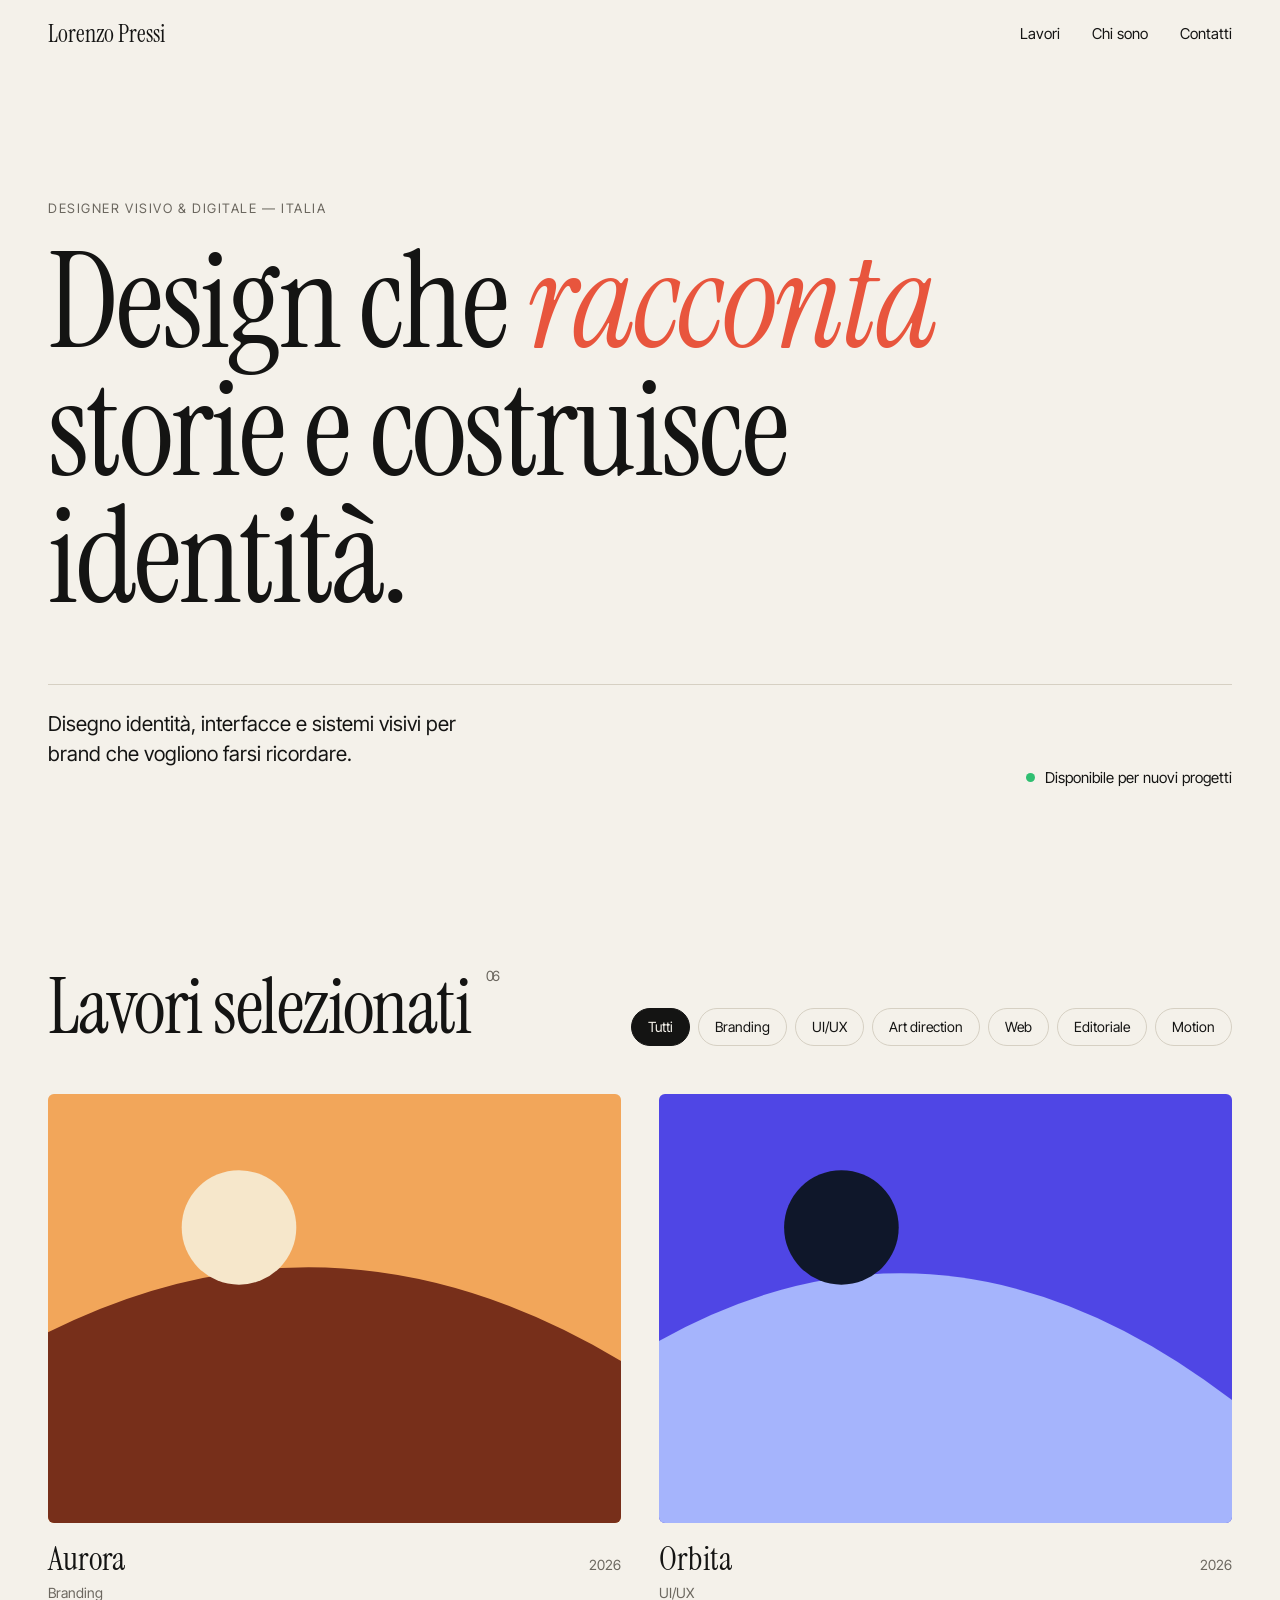
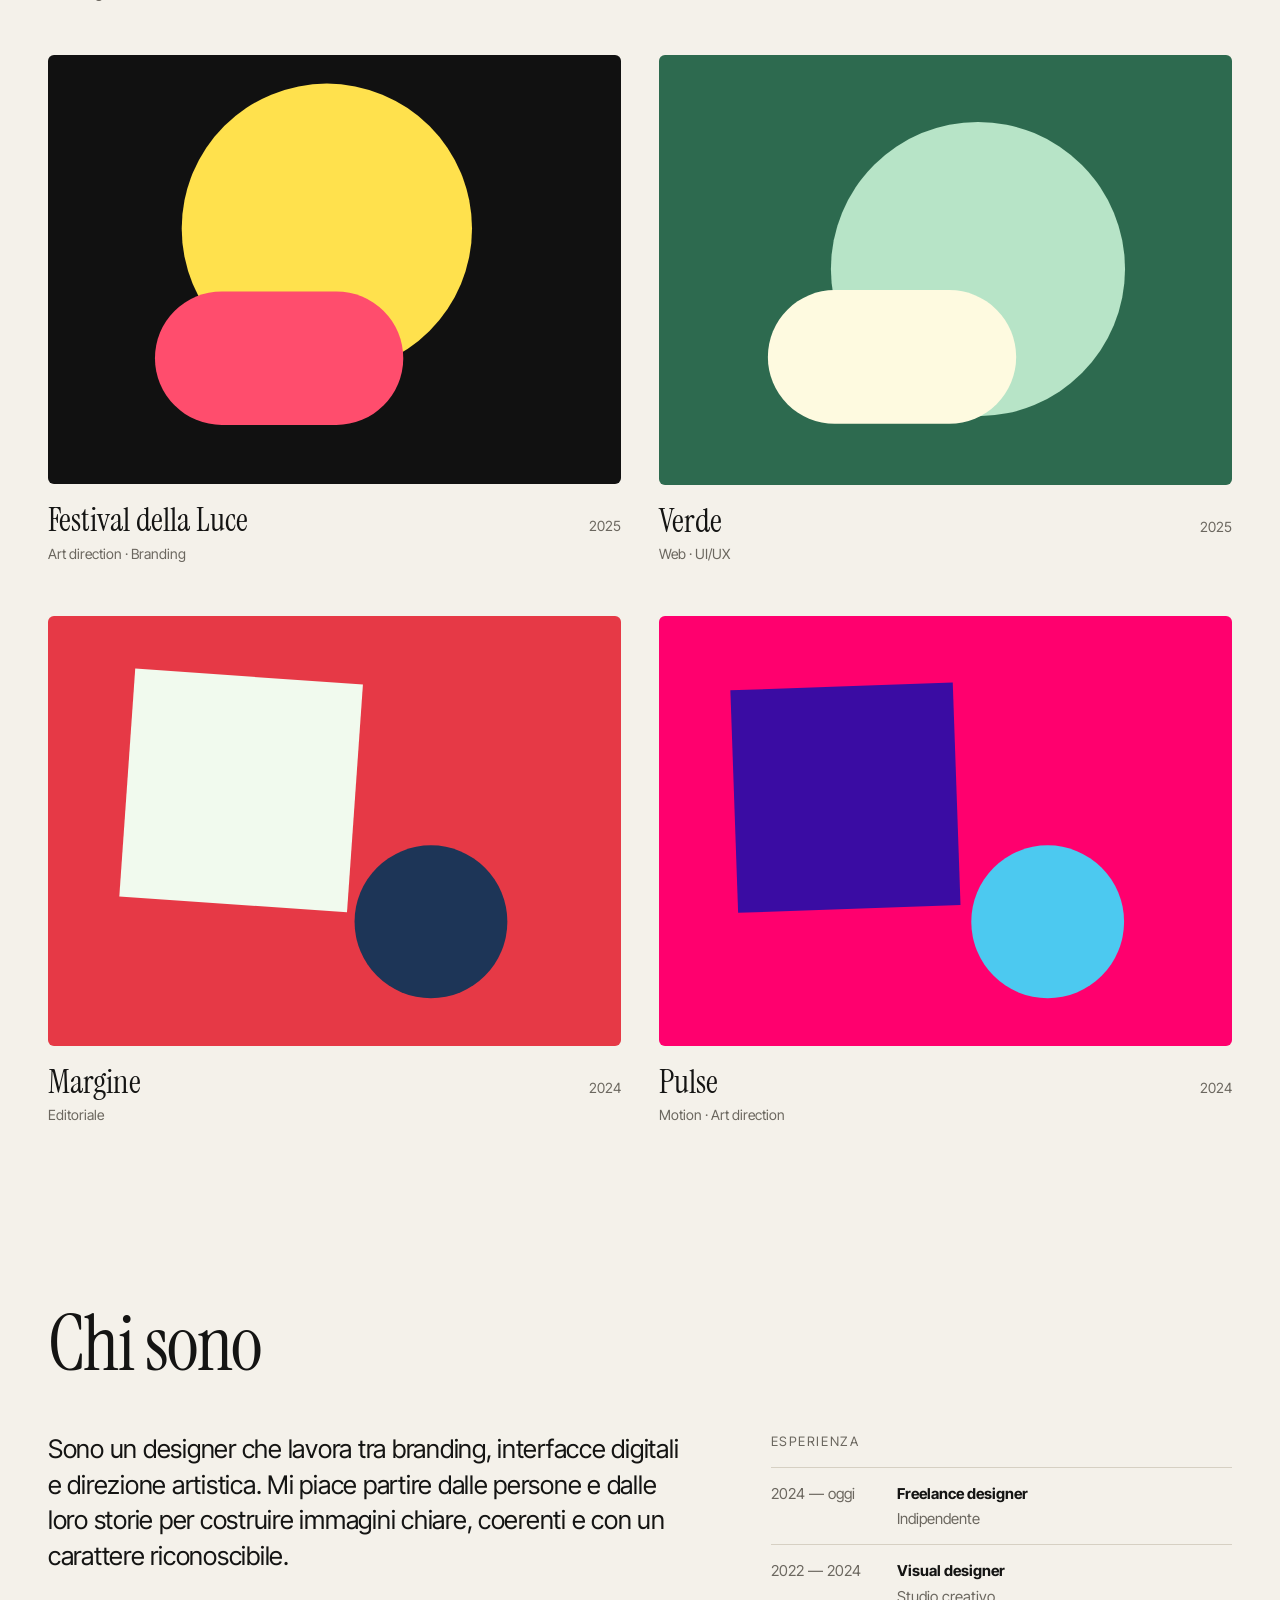
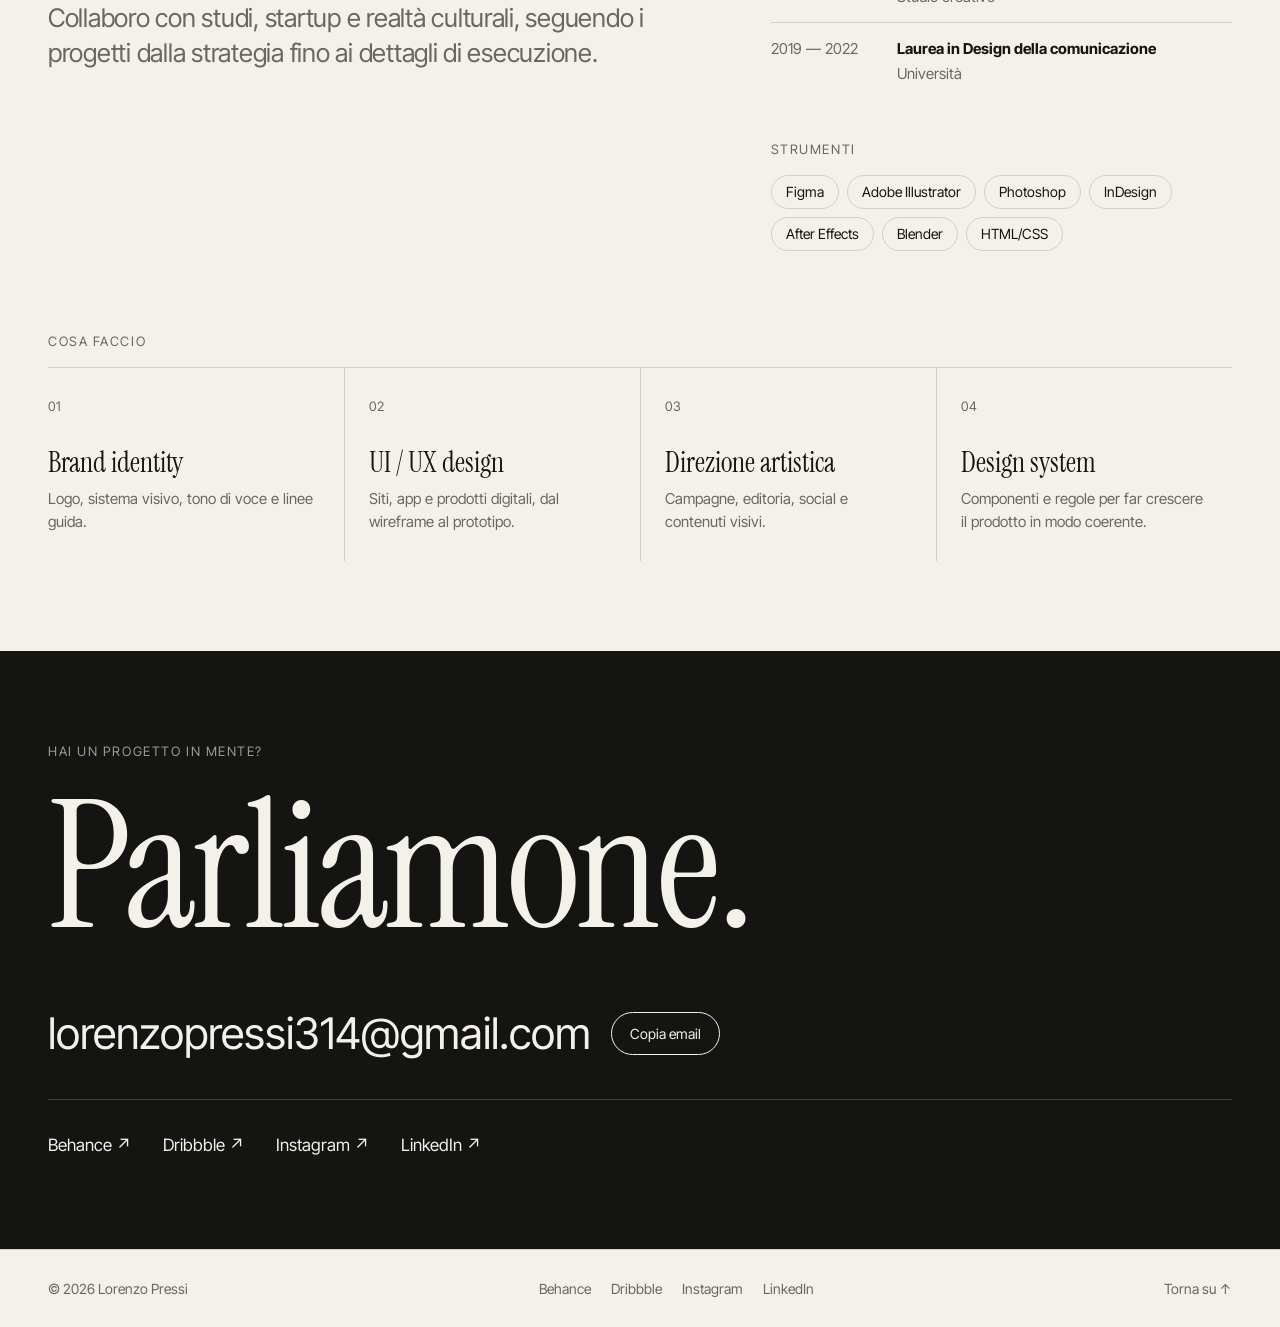
==== index.html @ 186ec685 "Add designer portfolio site Static HTML/CSS/JS portfolio: home with filterable work grid, about, ser" ====
<!doctype html>
<html lang="it">
<head>
  <meta charset="utf-8">
  <meta name="viewport" content="width=device-width, initial-scale=1">
  <title>Lorenzo Pressi — Designer</title>
  <meta name="description" content="Portfolio di Lorenzo Pressi, designer visivo e digitale: branding, UI/UX, direzione artistica.">
  <meta property="og:title" content="Lorenzo Pressi — Designer">
  <meta property="og:description" content="Branding, UI/UX e direzione artistica.">
  <link rel="icon" href="assets/favicon.svg" type="image/svg+xml">
  <link rel="preconnect" href="https://fonts.googleapis.com">
  <link rel="preconnect" href="https://fonts.gstatic.com" crossorigin>
  <link href="https://fonts.googleapis.com/css2?family=Instrument+Serif:ital@0;1&family=Inter+Tight:wght@400;500;600&display=swap" rel="stylesheet">
  <link rel="stylesheet" href="css/style.css">
</head>
<body id="top" data-page="home">
  <a class="skip" href="#lavori">Vai ai lavori</a>

  <header class="site-header">
    <div class="container header-inner">
      <a href="#top" class="logo" data-site-name>Lorenzo Pressi</a>
      <button class="nav-toggle" aria-expanded="false" aria-controls="nav" aria-label="Apri il menu"><span></span><span></span></button>
      <nav class="nav" id="nav">
        <a href="#lavori">Lavori</a>
        <a href="#about">Chi sono</a>
        <a href="#contatti">Contatti</a>
      </nav>
    </div>
  </header>

  <main>
    <section class="hero container">
      <p class="eyebrow" id="hero-role"></p>
      <h1 class="display hero-title">
        Design che <em>racconta</em><br>storie e costruisce<br>identità.
      </h1>
      <div class="hero-foot">
        <p class="lead" id="hero-intro"></p>
        <p class="availability" id="availability"><span class="dot"></span>Disponibile per nuovi progetti</p>
      </div>
    </section>

    <section class="section container" id="lavori">
      <div class="section-head">
        <h2 class="section-title">Lavori selezionati <sup id="work-count"></sup></h2>
        <div class="filters" id="filters" role="group" aria-label="Filtra per categoria"></div>
      </div>
      <div class="work-grid" id="work-grid"></div>
    </section>

    <section class="section container about" id="about">
      <h2 class="section-title">Chi sono</h2>
      <div class="about-grid">
        <div class="about-text reveal" id="about-text"></div>
        <div class="about-side">
          <h3 class="label">Esperienza</h3>
          <ul class="experience" id="experience"></ul>
          <h3 class="label">Strumenti</h3>
          <ul class="tools" id="tools"></ul>
        </div>
      </div>
      <h3 class="label services-label">Cosa faccio</h3>
      <ul class="services" id="services"></ul>
    </section>

    <section class="section contact" id="contatti">
      <div class="container">
        <p class="eyebrow">Hai un progetto in mente?</p>
        <h2 class="display contact-title">Parliamone.</h2>
        <div class="contact-row">
          <a class="contact-email" id="contact-email" href="#"></a>
          <button type="button" class="btn" id="copy-email">Copia email</button>
        </div>
        <ul class="contact-socials" id="contact-socials"></ul>
      </div>
    </section>
  </main>

  <footer class="site-footer" id="footer"></footer>

  <script src="js/data.js"></script>
  <script src="js/main.js"></script>
</body>
</html>
---- css/style.css ----
/* ===== Variabili ===== */
:root {
  --bg: #f4f1ea;
  --surface: #ebe6db;
  --text: #141413;
  --muted: #6b675f;
  --line: #d6d0c3;
  --accent: #e8553d;
  --invert-bg: #141413;
  --invert-text: #f4f1ea;

  --serif: "Instrument Serif", Georgia, serif;
  --sans: "Inter Tight", system-ui, -apple-system, sans-serif;
  --gutter: clamp(16px, 4vw, 48px);
  --max: 1320px;
  --ease: cubic-bezier(0.2, 0.7, 0.2, 1);
}

@media (prefers-color-scheme: dark) {
  :root {
    --bg: #121211;
    --surface: #1c1c1a;
    --text: #f1ede4;
    --muted: #9c978c;
    --line: #2e2d2a;
    --invert-bg: #f1ede4;
    --invert-text: #121211;
  }
}

/* ===== Base ===== */
*, *::before, *::after { box-sizing: border-box; }
html { scroll-behavior: smooth; scroll-padding-top: 80px; }
body {
  margin: 0;
  background: var(--bg);
  color: var(--text);
  font-family: var(--sans);
  font-size: 17px;
  line-height: 1.55;
  -webkit-font-smoothing: antialiased;
  overflow-x: hidden;
}
img { display: block; max-width: 100%; }
a { color: inherit; }
h1, h2, h3 { margin: 0; font-weight: 400; }
p { margin: 0 0 1em; }
ul { list-style: none; margin: 0; padding: 0; }
::selection { background: var(--accent); color: #fff; }
:focus-visible { outline: 2px solid var(--accent); outline-offset: 3px; border-radius: 4px; }

.container { width: 100%; max-width: var(--max); margin: 0 auto; padding: 0 var(--gutter); }
.skip { position: absolute; left: -999px; top: 8px; background: var(--text); color: var(--bg); padding: 8px 12px; z-index: 100; }
.skip:focus { left: 8px; }

.display {
  font-family: var(--serif);
  font-weight: 400;
  line-height: 0.95;
  letter-spacing: -0.02em;
}
.display em, .section-title em { font-style: italic; color: var(--accent); }
.eyebrow { font-size: 13px; text-transform: uppercase; letter-spacing: 0.12em; color: var(--muted); margin-bottom: 20px; }
.lead { font-size: clamp(18px, 1.6vw, 22px); line-height: 1.45; max-width: 34ch; }
.label { font-size: 13px; text-transform: uppercase; letter-spacing: 0.12em; color: var(--muted); margin-bottom: 16px; }
.link { text-decoration: none; border-bottom: 1px solid currentColor; padding-bottom: 2px; }
.link:hover { color: var(--accent); }

/* ===== Header ===== */
.site-header {
  position: fixed; inset: 0 0 auto 0; z-index: 50;
  transition: background 0.3s, border-color 0.3s;
  border-bottom: 1px solid transparent;
}
.site-header.scrolled {
  background: color-mix(in srgb, var(--bg) 85%, transparent);
  backdrop-filter: blur(12px);
  -webkit-backdrop-filter: blur(12px);
  border-color: var(--line);
}
.header-inner { display: flex; align-items: center; justify-content: space-between; height: 68px; }
.logo { font-family: var(--serif); font-size: 24px; text-decoration: none; }
.nav { display: flex; gap: 32px; }
.nav a { text-decoration: none; font-size: 15px; position: relative; }
.nav a::after {
  content: ""; position: absolute; left: 0; bottom: -4px; height: 1px; width: 100%;
  background: currentColor; transform: scaleX(0); transform-origin: right; transition: transform 0.35s var(--ease);
}
.nav a:hover::after { transform: scaleX(1); transform-origin: left; }
.nav-toggle { display: none; }

/* ===== Hero ===== */
.hero { padding-top: clamp(140px, 22vh, 220px); padding-bottom: clamp(60px, 10vh, 120px); }
.hero-title { font-size: clamp(52px, 10.5vw, 168px); margin-bottom: clamp(40px, 7vh, 80px); }
.hero-title, .hero .eyebrow, .hero-foot { animation: rise 1s var(--ease) both; }
.hero .eyebrow { animation-delay: 0.05s; }
.hero-title { animation-delay: 0.15s; }
.hero-foot { animation-delay: 0.35s; display: flex; justify-content: space-between; align-items: flex-end; gap: 32px; flex-wrap: wrap; border-top: 1px solid var(--line); padding-top: 24px; }
.availability { display: flex; align-items: center; gap: 10px; font-size: 15px; margin: 0; }
.dot { width: 9px; height: 9px; border-radius: 50%; background: #2fbf71; box-shadow: 0 0 0 0 #2fbf7180; animation: pulse 2s infinite; }

@keyframes rise { from { opacity: 0; transform: translateY(24px); } to { opacity: 1; transform: none; } }
@keyframes pulse { 70% { box-shadow: 0 0 0 10px #2fbf7100; } 100% { box-shadow: 0 0 0 0 #2fbf7100; } }

/* ===== Sezioni ===== */
.section { padding-top: clamp(64px, 10vh, 120px); padding-bottom: clamp(64px, 10vh, 120px); }
.section-head { display: flex; justify-content: space-between; align-items: flex-end; gap: 24px; flex-wrap: wrap; margin-bottom: 48px; }
.section-title { font-family: var(--serif); font-size: clamp(40px, 6vw, 80px); line-height: 1; letter-spacing: -0.02em; }
.section-title sup { font-family: var(--sans); font-size: 14px; color: var(--muted); vertical-align: top; margin-left: 4px; }

/* Filtri */
.filters { display: flex; flex-wrap: wrap; gap: 8px; }
.chip {
  font: inherit; font-size: 14px; color: var(--text); background: transparent;
  border: 1px solid var(--line); border-radius: 999px; padding: 7px 16px; cursor: pointer;
  transition: background 0.2s, color 0.2s, border-color 0.2s;
}
.chip:hover { border-color: var(--text); }
.chip.active { background: var(--text); color: var(--bg); border-color: var(--text); }

/* Griglia lavori */
.work-grid { display: grid; grid-template-columns: repeat(2, minmax(0, 1fr)); gap: clamp(32px, 4vw, 56px) clamp(20px, 3vw, 40px); }
.card { text-decoration: none; display: block; }
.card[hidden] { display: none; }
.card-media { overflow: hidden; border-radius: 6px; aspect-ratio: 4 / 3; background: var(--surface); }
.card-media img { width: 100%; height: 100%; object-fit: cover; transition: transform 0.9s var(--ease); }
.card:hover .card-media img { transform: scale(1.04); }
.card-meta { display: flex; justify-content: space-between; align-items: baseline; margin-top: 18px; }
.card-meta h3 { font-family: var(--serif); font-size: clamp(26px, 2.6vw, 36px); line-height: 1.1; }
.card-meta h3::after { content: " →"; opacity: 0; display: inline-block; transform: translateX(-8px); transition: 0.35s var(--ease); }
.card:hover .card-meta h3::after { opacity: 1; transform: none; }
.card-meta span, .card-tags { color: var(--muted); font-size: 14px; }
.card-tags { margin: 4px 0 0; }

/* About */
.about .section-title { margin-bottom: 48px; }
.about-grid { display: grid; grid-template-columns: 1.4fr 1fr; gap: clamp(32px, 6vw, 96px); }
.about-text p { font-size: clamp(20px, 2vw, 28px); line-height: 1.4; letter-spacing: -0.01em; }
.about-text p + p { color: var(--muted); }
.experience { margin-bottom: 40px; }
.experience li { display: grid; grid-template-columns: 110px 1fr; gap: 2px 16px; padding: 14px 0; border-top: 1px solid var(--line); font-size: 15px; }
.experience li span { color: var(--muted); grid-row: span 2; }
.experience li em { font-style: normal; color: var(--muted); }
.tools { display: flex; flex-wrap: wrap; gap: 8px; }
.tools li { font-size: 14px; border: 1px solid var(--line); border-radius: 999px; padding: 5px 14px; }
.services-label { margin-top: 80px; }
.services { display: grid; grid-template-columns: repeat(4, minmax(0, 1fr)); border-top: 1px solid var(--line); }
.services li { padding: 28px 24px 28px 0; display: flex; flex-direction: column; gap: 32px; }
.services li + li { padding-left: 24px; border-left: 1px solid var(--line); }
.services .num { font-size: 13px; color: var(--muted); }
.services h3 { font-family: var(--serif); font-size: 28px; line-height: 1.1; margin-bottom: 8px; }
.services p { color: var(--muted); font-size: 15px; margin: 0; }

/* Contatti */
.contact { background: var(--invert-bg); color: var(--invert-text); }
.contact .eyebrow { color: color-mix(in srgb, var(--invert-text) 60%, transparent); }
.contact-title { font-size: clamp(64px, 14vw, 220px); margin-bottom: 48px; }
.contact-row { display: flex; align-items: center; gap: 20px; flex-wrap: wrap; padding-bottom: 32px; border-bottom: 1px solid color-mix(in srgb, var(--invert-text) 20%, transparent); }
.contact-email { font-size: clamp(22px, 3.4vw, 44px); text-decoration: none; word-break: break-all; transition: color 0.2s; }
.contact-email:hover { color: var(--accent); }
.btn {
  font: inherit; font-size: 14px; cursor: pointer; color: inherit; background: transparent;
  border: 1px solid currentColor; border-radius: 999px; padding: 10px 18px; transition: 0.2s;
}
.btn:hover { background: var(--invert-text); color: var(--invert-bg); }
.contact-socials { display: flex; flex-wrap: wrap; gap: 12px 32px; margin-top: 32px; }
.contact-socials a { text-decoration: none; }
.contact-socials a:hover { color: var(--accent); }

/* Footer */
.site-footer { border-top: 1px solid var(--line); }
.footer-inner { display: flex; justify-content: space-between; align-items: center; gap: 16px; flex-wrap: wrap; padding-top: 28px; padding-bottom: 28px; font-size: 14px; color: var(--muted); }
.footer-inner p { margin: 0; }
.socials { display: flex; gap: 20px; flex-wrap: wrap; }
.socials a, .back-top { text-decoration: none; }
.socials a:hover, .back-top:hover { color: var(--text); }

/* ===== Pagina progetto ===== */
.project-head { padding-top: clamp(120px, 18vh, 180px); padding-bottom: 48px; }
.back { display: inline-block; font-size: 15px; margin-bottom: 48px; }
.project-head .display { font-size: clamp(56px, 11vw, 180px); margin-bottom: 32px; }
.project-head .eyebrow { color: var(--accent); }
.facts { display: grid; grid-template-columns: repeat(3, minmax(0, 1fr)); gap: 24px; margin: 56px 0 0; padding-top: 24px; border-top: 1px solid var(--line); }
.facts dt { font-size: 13px; text-transform: uppercase; letter-spacing: 0.12em; color: var(--muted); margin-bottom: 6px; }
.facts dd { margin: 0; }
.project-hero { margin-top: 0; margin-bottom: 0; }
.project-hero img, .gallery img { width: 100%; border-radius: 6px; aspect-ratio: 16 / 9; object-fit: cover; }
.story { display: grid; grid-template-columns: 1fr 1fr; gap: clamp(32px, 6vw, 96px); padding-top: clamp(64px, 10vh, 120px); padding-bottom: clamp(64px, 10vh, 120px); }
.story h2, .results h2 { font-family: var(--serif); font-size: clamp(32px, 3.5vw, 48px); margin-bottom: 20px; }
.story p { font-size: clamp(18px, 1.5vw, 21px); color: var(--muted); }
.gallery { display: grid; grid-template-columns: 1fr 1fr; gap: clamp(16px, 2vw, 32px); }
.gallery figure { margin: 0; }
.gallery img { aspect-ratio: 4 / 5; }
.results { padding-top: clamp(64px, 10vh, 120px); padding-bottom: clamp(64px, 10vh, 120px); }
.results ul { display: grid; grid-template-columns: repeat(3, minmax(0, 1fr)); border-top: 1px solid var(--line); }
.results li { font-family: var(--serif); font-size: clamp(24px, 2.4vw, 34px); line-height: 1.15; padding: 28px 24px 0 0; }
.results li + li { padding-left: 24px; border-left: 1px solid var(--line); }
.next-project { display: block; text-decoration: none; background: var(--invert-bg); color: var(--invert-text); padding: clamp(64px, 12vh, 140px) 0; }
.next-project .eyebrow { display: block; color: color-mix(in srgb, var(--invert-text) 60%, transparent); }
.next-project .display { display: block; font-size: clamp(48px, 9vw, 140px); transition: color 0.3s, transform 0.5s var(--ease); }
.next-project:hover .display { color: var(--accent); transform: translateX(12px); }
.not-found { padding-top: 200px; padding-bottom: 160px; }
.not-found h1 { font-family: var(--serif); font-size: clamp(48px, 8vw, 96px); margin-bottom: 24px; }

/* ===== Animazioni allo scroll ===== */
.reveal { opacity: 0; transform: translateY(32px); transition: opacity 0.9s var(--ease), transform 0.9s var(--ease); transition-delay: var(--d, 0ms); }
.reveal.visible { opacity: 1; transform: none; }

@media (prefers-reduced-motion: reduce) {
  *, *::before, *::after { animation: none !important; transition: none !important; }
  html { scroll-behavior: auto; }
  .reveal { opacity: 1; transform: none; }
}

/* ===== Responsive ===== */
@media (max-width: 960px) {
  .services { grid-template-columns: 1fr 1fr; }
  .services li:nth-child(3) { padding-left: 0; border-left: 0; }
  .services li:nth-child(n + 3) { border-top: 1px solid var(--line); }
  .about-grid, .story { grid-template-columns: 1fr; }
}

@media (max-width: 720px) {
  body { font-size: 16px; }
  .nav-toggle {
    display: flex; flex-direction: column; justify-content: center; gap: 6px;
    width: 40px; height: 40px; margin-right: -8px; padding: 8px; background: none; border: 0; cursor: pointer; z-index: 2;
  }
  .nav-toggle span { display: block; height: 1.5px; background: var(--text); transition: transform 0.3s var(--ease); }
  .nav-open .nav-toggle span:first-child { transform: translateY(3.75px) rotate(45deg); }
  .nav-open .nav-toggle span:last-child { transform: translateY(-3.75px) rotate(-45deg); }
  .nav {
    position: fixed; inset: 0; z-index: 1; background: var(--bg);
    flex-direction: column; justify-content: center; gap: 12px; padding: 0 var(--gutter);
    opacity: 0; visibility: hidden; transition: opacity 0.3s, visibility 0.3s;
  }
  .nav a { font-family: var(--serif); font-size: 52px; }
  .nav a::after { display: none; }
  .nav-open .nav { opacity: 1; visibility: visible; }
  .nav-open.site-header { background: var(--bg); }

  .work-grid, .gallery { grid-template-columns: 1fr; }
  .services, .results ul, .facts { grid-template-columns: 1fr; }
  .services li, .services li + li, .results li, .results li + li { padding: 24px 0; border-left: 0; }
  .services li + li, .results li + li { border-top: 1px solid var(--line); }
  .services li { gap: 12px; }
  .experience li { grid-template-columns: 1fr; }
  .experience li span { grid-row: auto; }
  .footer-inner { flex-direction: column; align-items: flex-start; }
}
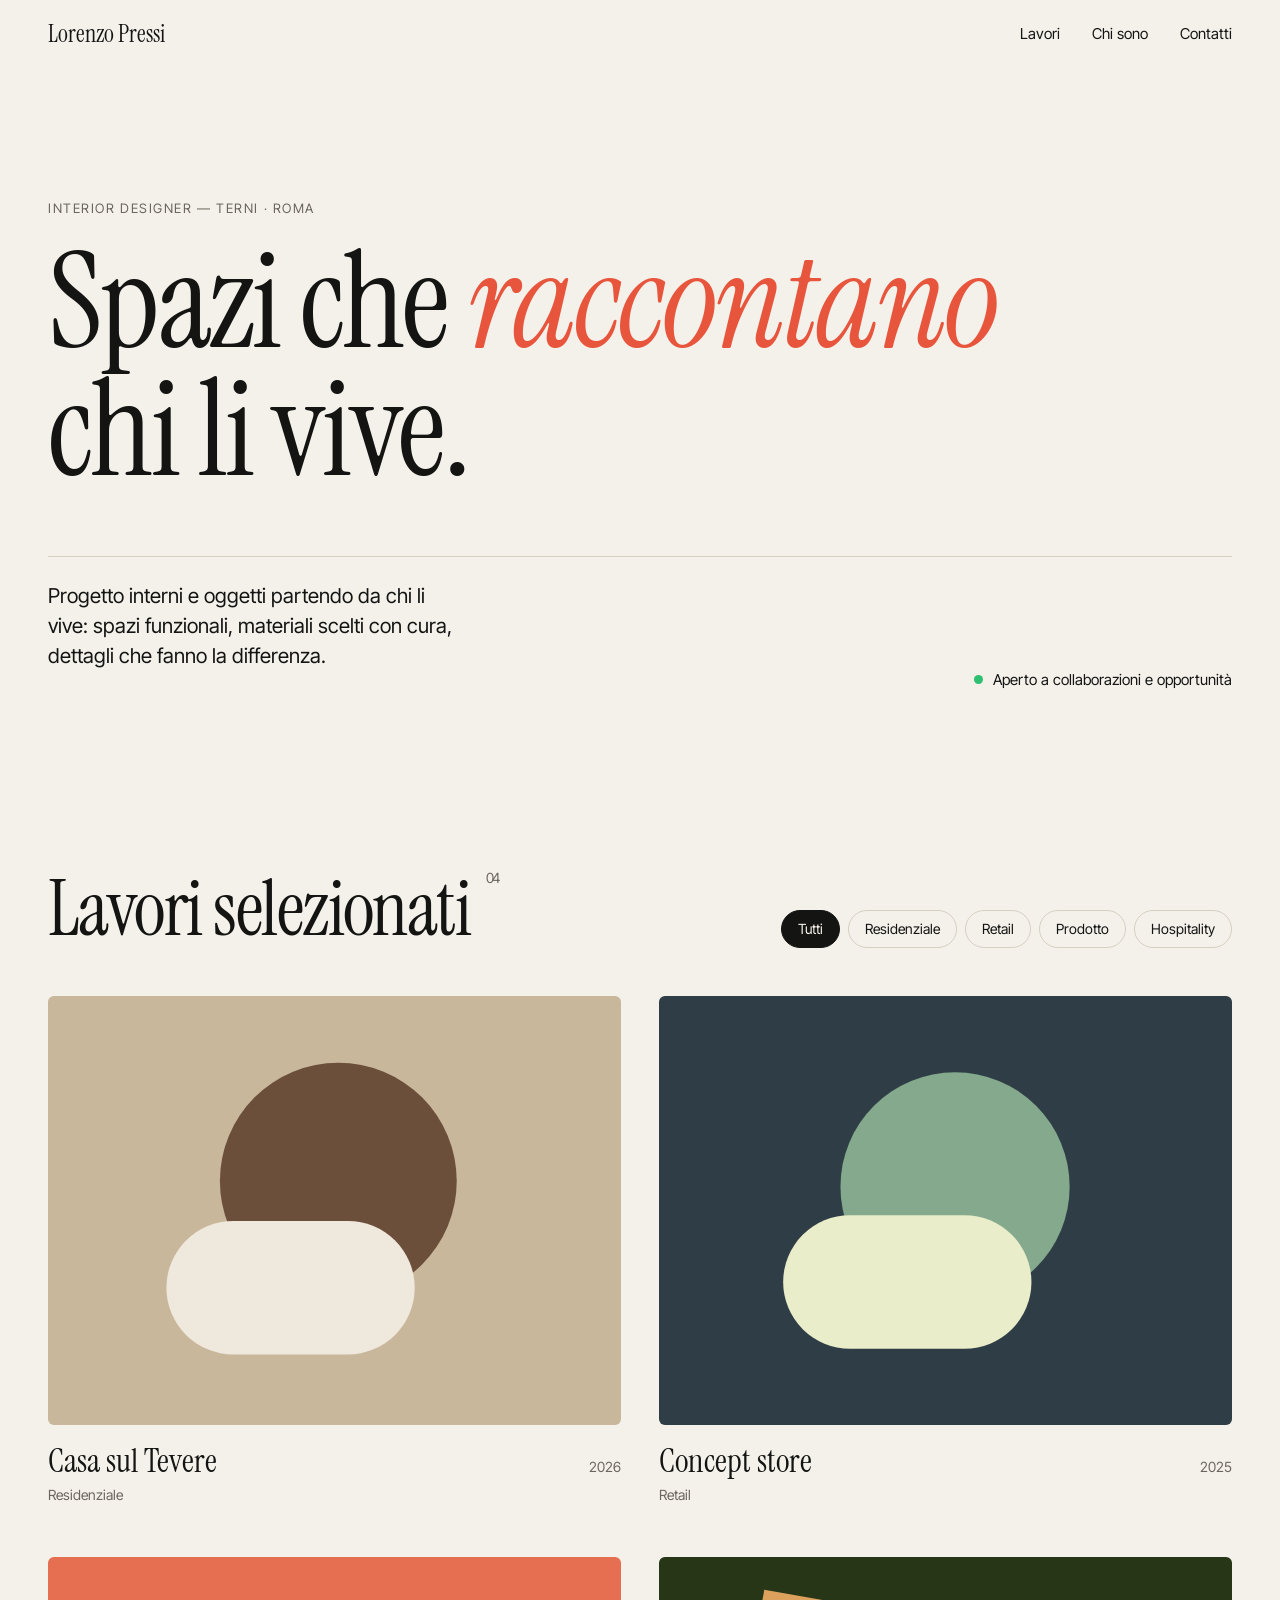
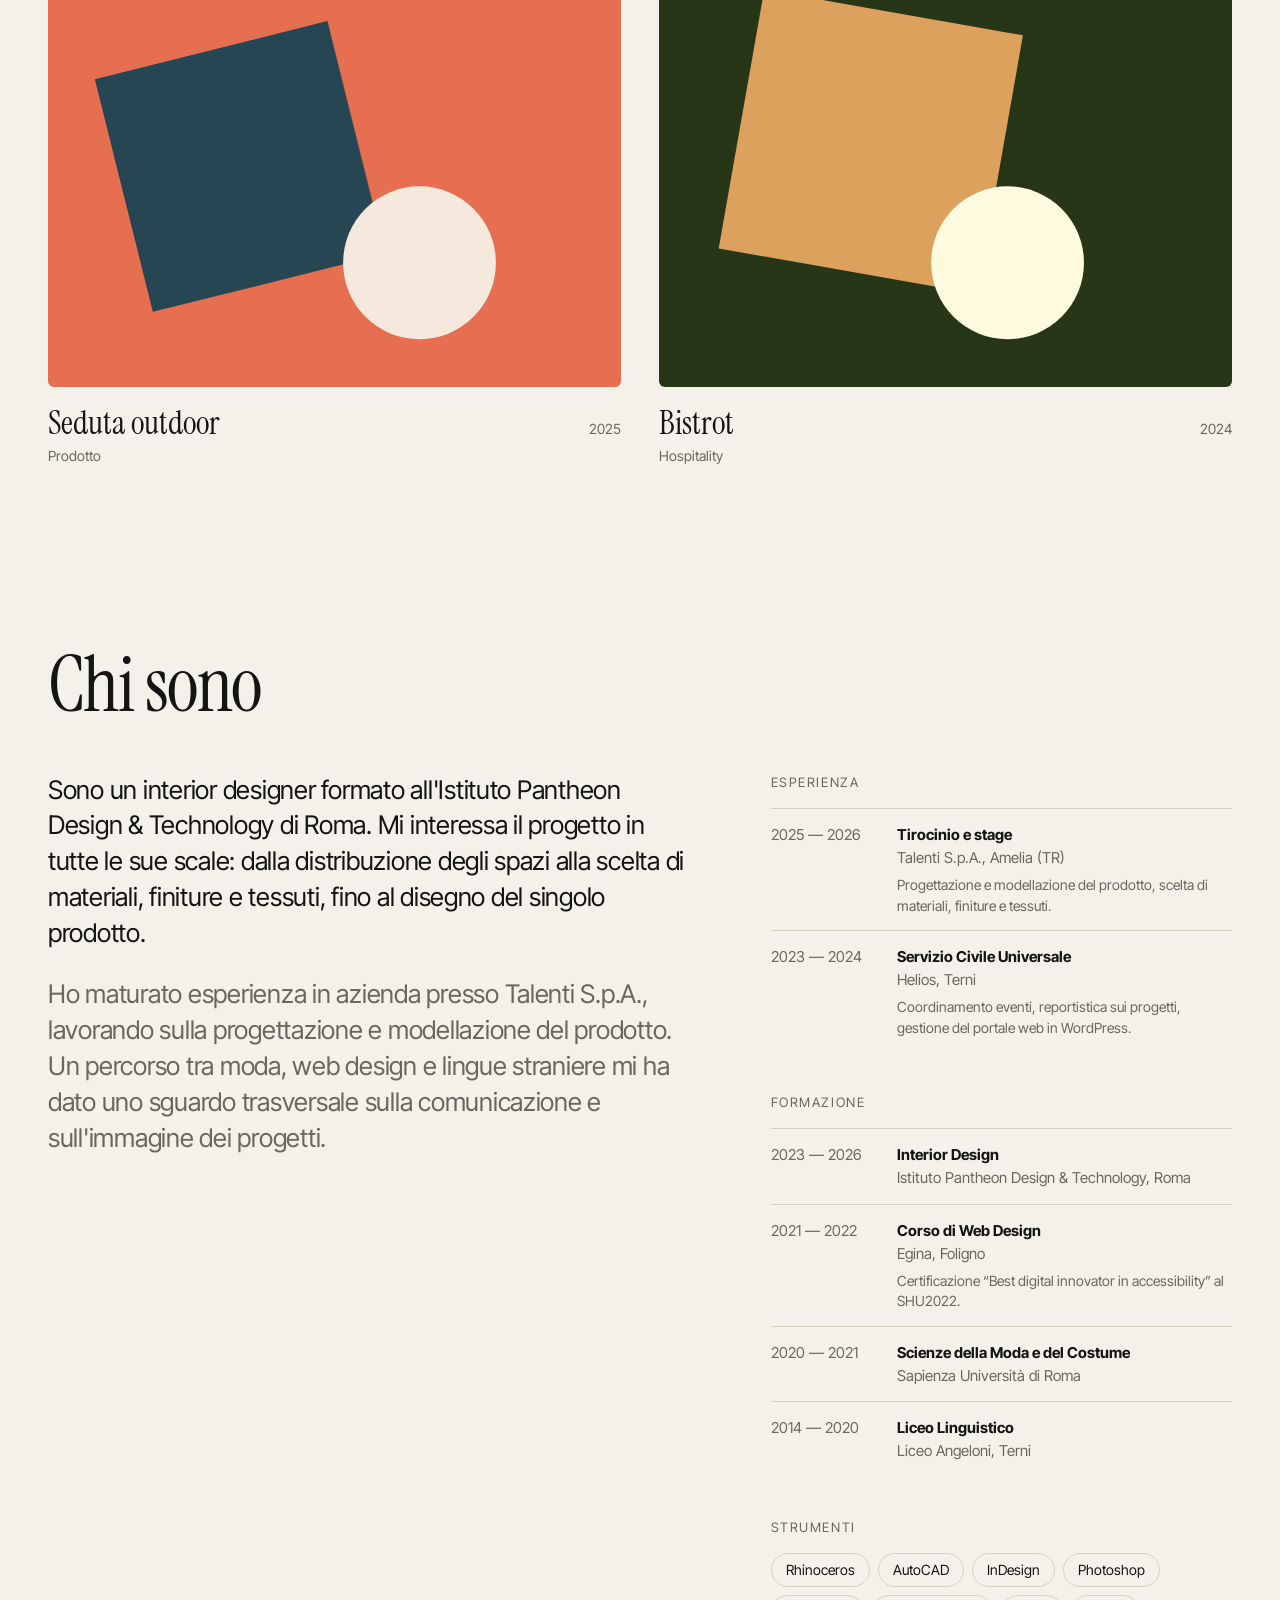
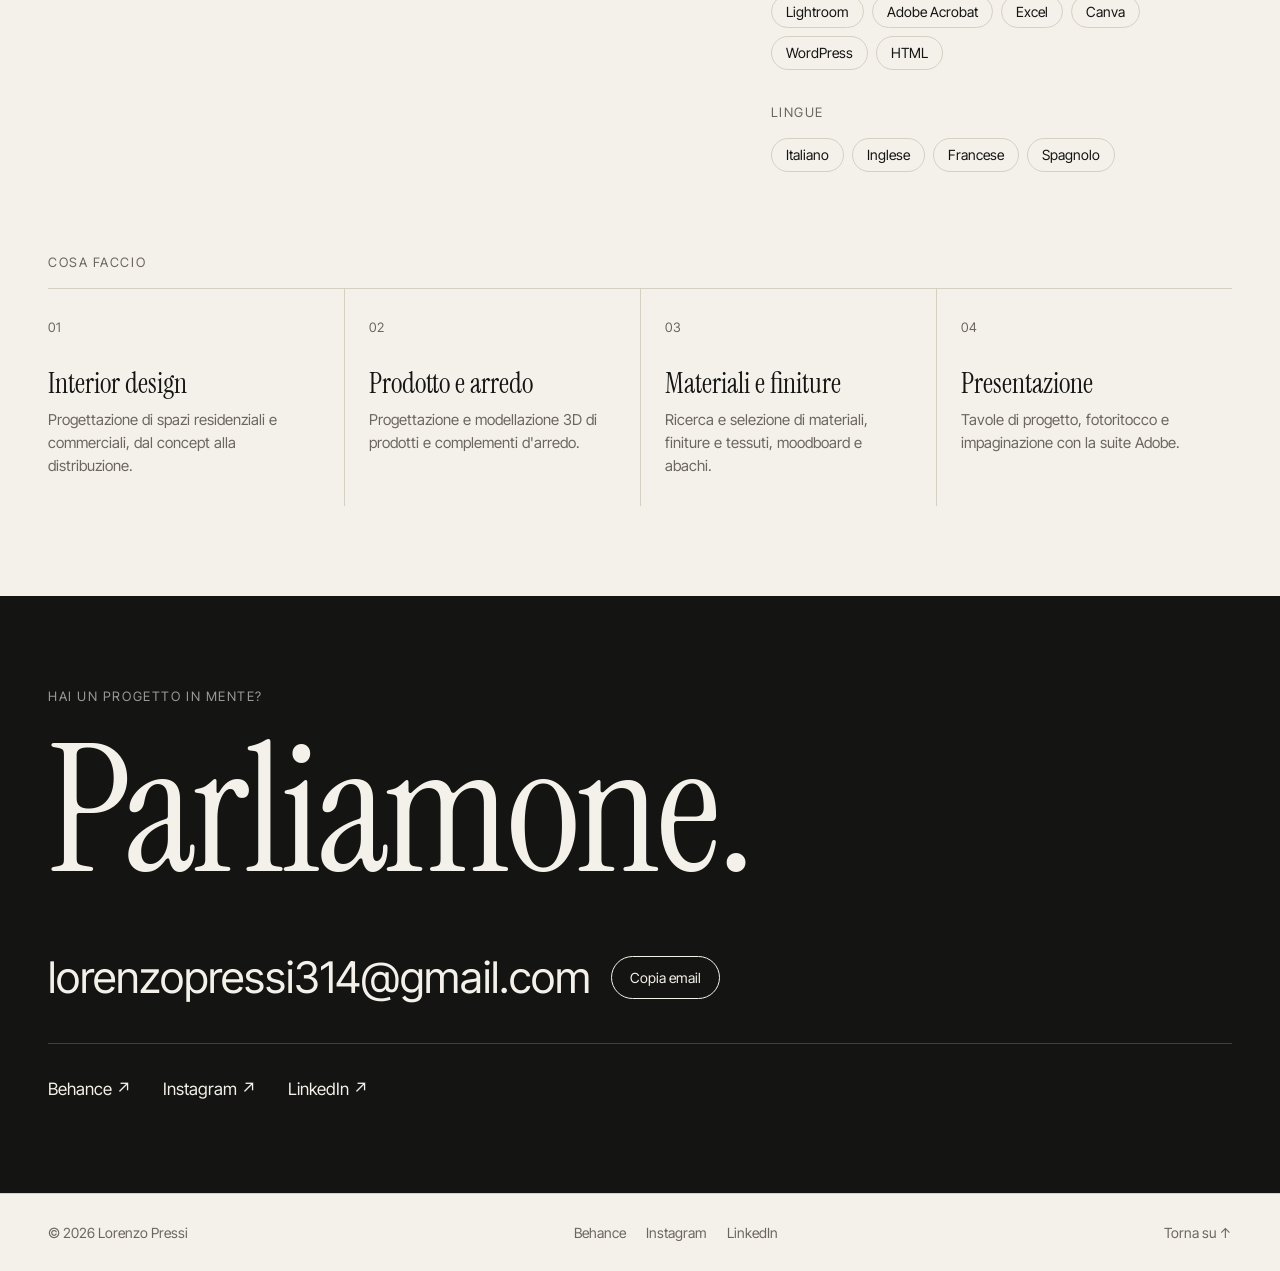
==== commit fb7cb593: "Adapt portfolio to interior design using CV content Rewrite bio, services, tools, experience and edu" ====
--- a/index.html
+++ b/index.html
@@ -3,10 +3,10 @@
 <head>
   <meta charset="utf-8">
   <meta name="viewport" content="width=device-width, initial-scale=1">
-  <title>Lorenzo Pressi — Designer</title>
-  <meta name="description" content="Portfolio di Lorenzo Pressi, designer visivo e digitale: branding, UI/UX, direzione artistica.">
-  <meta property="og:title" content="Lorenzo Pressi — Designer">
-  <meta property="og:description" content="Branding, UI/UX e direzione artistica.">
+  <title>Lorenzo Pressi — Interior designer</title>
+  <meta name="description" content="Portfolio di Lorenzo Pressi, interior designer: progettazione d'interni, prodotto e arredo, materiali e finiture.">
+  <meta property="og:title" content="Lorenzo Pressi — Interior designer">
+  <meta property="og:description" content="Interior design, prodotto e arredo, materiali e finiture.">
   <link rel="icon" href="assets/favicon.svg" type="image/svg+xml">
   <link rel="preconnect" href="https://fonts.googleapis.com">
   <link rel="preconnect" href="https://fonts.gstatic.com" crossorigin>
@@ -32,11 +32,11 @@
     <section class="hero container">
       <p class="eyebrow" id="hero-role"></p>
       <h1 class="display hero-title">
-        Design che <em>racconta</em><br>storie e costruisce<br>identità.
+        Spazi che <em>raccontano</em><br>chi li vive.
       </h1>
       <div class="hero-foot">
         <p class="lead" id="hero-intro"></p>
-        <p class="availability" id="availability"><span class="dot"></span>Disponibile per nuovi progetti</p>
+        <p class="availability" id="availability"><span class="dot"></span><span id="availability-text"></span></p>
       </div>
     </section>
 
@@ -55,8 +55,12 @@
         <div class="about-side">
           <h3 class="label">Esperienza</h3>
           <ul class="experience" id="experience"></ul>
+          <h3 class="label">Formazione</h3>
+          <ul class="experience" id="education"></ul>
           <h3 class="label">Strumenti</h3>
           <ul class="tools" id="tools"></ul>
+          <h3 class="label languages-label">Lingue</h3>
+          <ul class="tools" id="languages"></ul>
         </div>
       </div>
       <h3 class="label services-label">Cosa faccio</h3>
--- a/css/style.css
+++ b/css/style.css
@@ -139,8 +139,11 @@
 .about-text p + p { color: var(--muted); }
 .experience { margin-bottom: 40px; }
 .experience li { display: grid; grid-template-columns: 110px 1fr; gap: 2px 16px; padding: 14px 0; border-top: 1px solid var(--line); font-size: 15px; }
-.experience li span { color: var(--muted); grid-row: span 2; }
+.experience li span { color: var(--muted); }
+.experience li div { display: flex; flex-direction: column; }
 .experience li em { font-style: normal; color: var(--muted); }
+.experience li small { font-size: 14px; color: var(--muted); margin-top: 6px; line-height: 1.45; }
+.languages-label { margin-top: 32px; }
 .tools { display: flex; flex-wrap: wrap; gap: 8px; }
 .tools li { font-size: 14px; border: 1px solid var(--line); border-radius: 999px; padding: 5px 14px; }
 .services-label { margin-top: 80px; }
@@ -245,6 +248,5 @@
   .services li + li, .results li + li { border-top: 1px solid var(--line); }
   .services li { gap: 12px; }
   .experience li { grid-template-columns: 1fr; }
-  .experience li span { grid-row: auto; }
   .footer-inner { flex-direction: column; align-items: flex-start; }
 }
